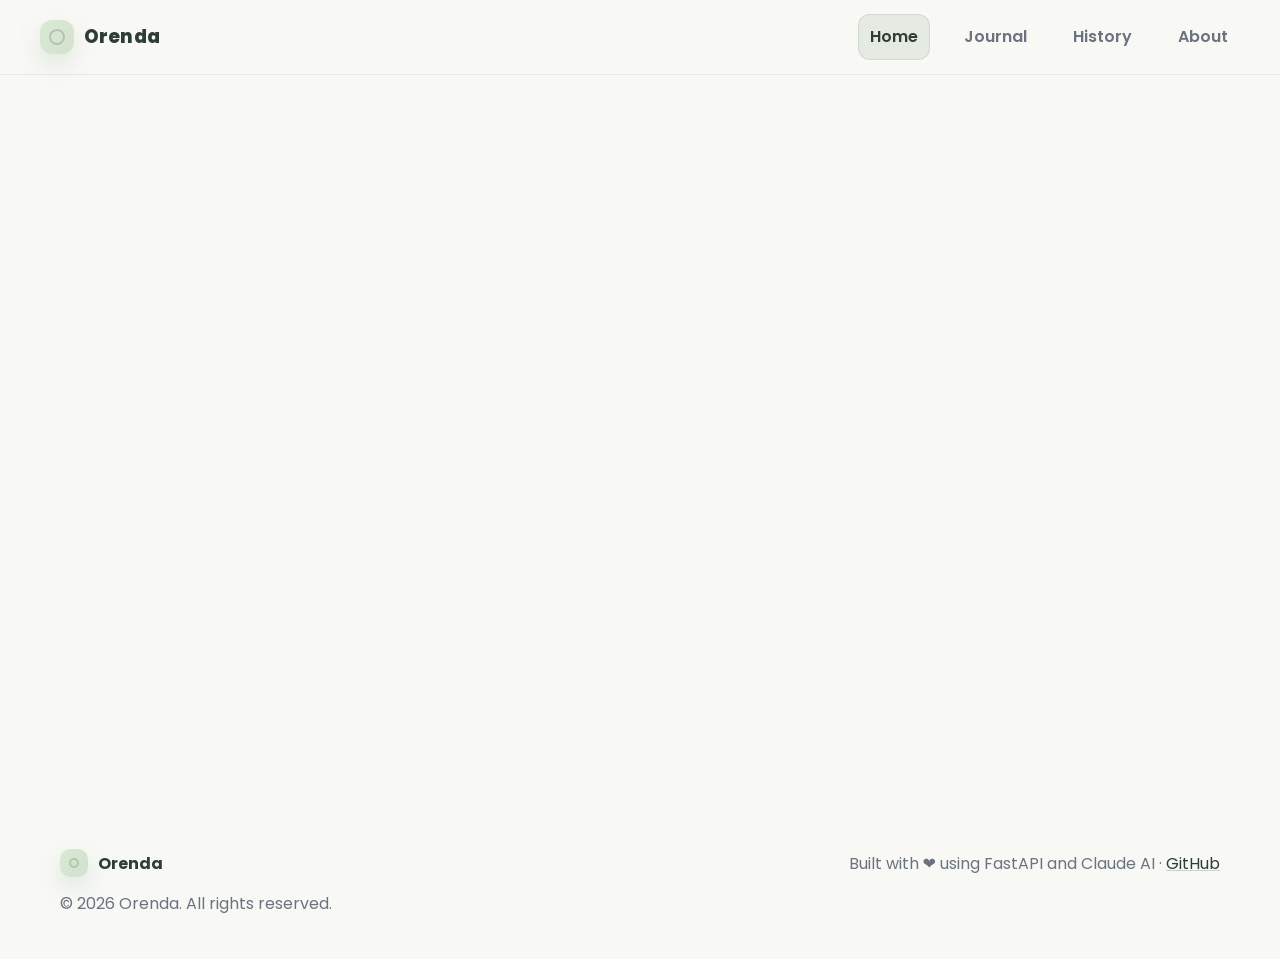
==== frontend/index.html @ b7d1311d "first push" ====
<!doctype html>
<html lang="en">
<head>
  <meta charset="utf-8" />
  <meta name="viewport" content="width=device-width, initial-scale=1" />
  <meta name="description" content="Orenda — Your thoughts, gently understood." />
  <title>Orenda — AI Journaling</title>

  <link rel="preconnect" href="https://fonts.googleapis.com">
  <link rel="preconnect" href="https://fonts.gstatic.com" crossorigin>
  <link href="https://fonts.googleapis.com/css2?family=Poppins:wght@300;400;500;600;700;800&display=swap" rel="stylesheet">

  <link rel="stylesheet" href="./style.css" />
</head>
<body>
  <header class="navbar" role="banner">
    <div class="container nav-inner">
      <a class="logo" href="./index.html" aria-label="Orenda Home">
        <span class="logo-mark" aria-hidden="true"></span>
        <span style="font-size:1.15rem">Orenda</span>
      </a>

      <nav class="nav-links" aria-label="Primary navigation">
        <a class="nav-link" href="./index.html" aria-current="page">Home</a>
        <a class="nav-link" href="./journal.html">Journal</a>
        <a class="nav-link" href="./history.html">History</a>
        <a class="nav-link" href="./about.html">About</a>
      </nav>

      <button class="hamburger" type="button" aria-label="Open menu" aria-expanded="false" aria-controls="mobilePanel">
        <svg width="20" height="20" viewBox="0 0 24 24" fill="none" xmlns="http://www.w3.org/2000/svg" aria-hidden="true">
          <path d="M4 7H20" stroke="currentColor" stroke-width="2" stroke-linecap="round"/>
          <path d="M4 12H20" stroke="currentColor" stroke-width="2" stroke-linecap="round"/>
          <path d="M4 17H20" stroke="currentColor" stroke-width="2" stroke-linecap="round"/>
        </svg>
      </button>
    </div>

    <div class="container mobile-panel" id="mobilePanel" aria-label="Mobile navigation">
      <nav class="mobile-links" aria-label="Mobile primary navigation">
        <a class="nav-link" href="./index.html" aria-current="page">Home</a>
        <a class="nav-link" href="./journal.html">Journal</a>
        <a class="nav-link" href="./history.html">History</a>
        <a class="nav-link" href="./about.html">About</a>
      </nav>
    </div>
  </header>

  <main class="page" role="main">
    <section class="hero">
      <div class="container hero-grid">
        <div>
          <h1 class="h1 reveal" style="margin-bottom:12px">Orenda</h1>
          <p class="p reveal" style="font-weight:600;color:var(--primary);margin-bottom:10px">Your thoughts, gently understood.</p>
          <p class="p reveal" style="font-size:1.02rem;max-width:56ch">
            Orenda is an AI-powered journaling companion that helps you reflect on your thoughts with kindness, clarity, and gentle guidance.
          </p>

          <div class="hero-actions reveal">
            <a class="btn" href="./journal.html" role="button" aria-label="Start journaling">Start Journaling</a>
            <a class="btn btn-ghost" href="./about.html" role="button" aria-label="Learn more">Learn More</a>
          </div>
        </div>

        <div class="illus reveal" aria-hidden="true">
          <div class="leaf"></div>
        </div>
      </div>
    </section>

    <section class="section">
      <div class="container">
        <div class="feature-grid">
          <article class="card card-pad card-hover reveal" aria-label="AI Reflection feature">
            <div style="font-size:1.3rem" aria-hidden="true">🌿</div>
            <h2 class="h2" style="font-size:1.2rem;margin-top:10px">AI Reflection</h2>
            <p class="p" style="margin-top:10px">Kind, structured reflections that help you understand what’s really beneath the words.</p>
          </article>

          <article class="card card-pad card-hover reveal" aria-label="Private Journal feature">
            <div style="font-size:1.3rem" aria-hidden="true">📝</div>
            <h2 class="h2" style="font-size:1.2rem;margin-top:10px">Private Journal</h2>
            <p class="p" style="margin-top:10px">A calming space for honest writing—simple controls, thoughtful prompts, gentle pacing.</p>
          </article>

          <article class="card card-pad card-hover reveal" aria-label="Daily Growth feature">
            <div style="font-size:1.3rem" aria-hidden="true">🌸</div>
            <h2 class="h2" style="font-size:1.2rem;margin-top:10px">Daily Growth</h2>
            <p class="p" style="margin-top:10px">Small steps toward clarity—habits that feel supportive, not demanding.</p>
          </article>
        </div>
      </div>
    </section>

    <footer class="footer" role="contentinfo">
      <div class="container footer-grid">
        <div style="display:flex;align-items:center;gap:10px">
          <span class="logo-mark" aria-hidden="true" style="width:28px;height:28px;border-radius:10px"></span>
          <strong style="color:var(--text)">Orenda</strong>
        </div>
        <div>
          <span>Built with ❤️ using FastAPI and Claude AI</span>
          <span aria-hidden="true"> · </span>
          <a href="#" aria-label="GitHub link placeholder">GitHub</a>
        </div>
      </div>
      <div class="container" style="margin-top:14px">© <span id="year"></span> Orenda. All rights reserved.</div>
    </footer>
  </main>

  <script>
    // Small footer year helper (kept inline to avoid extra complexity across pages)
    document.getElementById('year').textContent = new Date().getFullYear();
  </script>
  <script src="./script.js" defer></script>
</body>
</html>
---- frontend/style.css ----
:root{
  --bg:#F8F9F5;
  --primary:#6E8B74;
  --secondary:#A7C4A0;
  --accent:#D8E9D3;
  --card:#FFFFFF;
  --text:#2F3E34;
  --muted:#6B7280;
  --btn:#6E8B74;
  --btnHover:#58715D;

  --radius:16px;
  --shadow:0 10px 30px rgba(47,62,52,.08);
  --shadow2:0 6px 18px rgba(47,62,52,.10);
  --border:rgba(47,62,52,.10);

  --max:1200px;

  --focus: 0 0 0 4px rgba(110,139,116,.25);
}

*{box-sizing:border-box}
html{scroll-behavior:smooth}
body{
  margin:0;
  background:var(--bg);
  color:var(--text);
  font-family:"Poppins", system-ui, -apple-system, Segoe UI, Roboto, Arial, sans-serif;
  line-height:1.6;
}

img{max-width:100%;display:block}
a{color:inherit;text-decoration:none}

.container{max-width:var(--max);margin:0 auto;padding:0 20px}

/* Typography */
.h1{
  font-size:clamp(2rem, 4vw, 3.2rem);
  letter-spacing:-.02em;
  line-height:1.1;
  margin:0;
}
.h2{
  font-size:clamp(1.5rem, 2.6vw, 2.1rem);
  letter-spacing:-.02em;
  margin:0;
}

.p{margin:0;color:var(--muted)}

/* Navbar */
.navbar{
  position:sticky;top:0;z-index:50;
  backdrop-filter:saturate(140%) blur(10px);
  background:rgba(248,249,245,.75);
  border-bottom:1px solid rgba(47,62,52,.08);
}
.nav-inner{
  display:flex;align-items:center;justify-content:space-between;
  padding:14px 0;
}
.logo{
  display:flex;align-items:center;gap:10px;
  font-weight:800;letter-spacing:.01em;
}
.logo-mark{
  width:34px;height:34px;border-radius:12px;
  background:linear-gradient(135deg, var(--accent), rgba(167,196,160,.45));
  box-shadow:0 10px 24px rgba(110,139,116,.18);
  position:relative;
}
.logo-mark::after{
  content:"";
  position:absolute;inset:9px;
  border-radius:10px;
  border:2px solid rgba(110,139,116,.35);
}
.nav-links{display:flex;gap:22px;align-items:center}
.nav-link{
  padding:10px 12px;border-radius:12px;
  color:var(--muted);
  font-weight:600;
  transition:background .2s ease, color .2s ease, transform .2s ease;
}
.nav-link:hover{background:rgba(110,139,116,.10);color:var(--text);transform:translateY(-1px)}
.nav-link[aria-current="page"]{
  background:rgba(110,139,116,.14);
  color:var(--text);
  box-shadow:inset 0 0 0 1px rgba(110,139,116,.18);
}

.hamburger{
  display:none;
  width:44px;height:44px;border-radius:14px;
  border:1px solid rgba(47,62,52,.10);
  background:rgba(255,255,255,.65);
  align-items:center;justify-content:center;
}
.hamburger:focus-visible{outline:none;box-shadow:var(--focus)}

.hamburger svg{opacity:.85}

.mobile-panel{
  display:none;
  padding:10px 0 18px;
}
.mobile-links{display:flex;flex-direction:column;gap:10px}
.mobile-links .nav-link{width:100%}

/* Buttons */
.btn{
  display:inline-flex;align-items:center;justify-content:center;
  gap:10px;
  border:none;
  background:var(--btn);
  color:white;
  padding:12px 18px;
  border-radius:14px;
  font-weight:700;
  cursor:pointer;
  box-shadow:0 10px 22px rgba(110,139,116,.22);
  transition:transform .18s ease, background .18s ease, box-shadow .18s ease, opacity .18s ease;
  will-change:transform;
}
.btn:hover{background:var(--btnHover);transform:translateY(-2px);box-shadow:0 14px 26px rgba(110,139,116,.24)}
.btn:active{transform:translateY(-1px)}
.btn:focus-visible{outline:none;box-shadow:var(--focus)}

.btn-ghost{
  background:rgba(255,255,255,.65);
  color:var(--text);
  border:1px solid rgba(47,62,52,.12);
  box-shadow:none;
}
.btn-ghost:hover{background:rgba(110,139,116,.10);border-color:rgba(110,139,116,.18);box-shadow:none}

.btn-sm{
  padding:10px 14px;
  border-radius:12px;
  font-weight:700;
  font-size:.95rem;
}

/* Cards */
.card{
  background:var(--card);
  border-radius:var(--radius);
  box-shadow:var(--shadow);
  border:1px solid rgba(47,62,52,.06);
}

.card-pad{padding:22px}

.feature-grid{display:grid;grid-template-columns:repeat(3,1fr);gap:18px}

/* Hero */
.hero{
  padding:54px 0 22px;
}
.hero-grid{display:grid;grid-template-columns:1.1fr .9fr;gap:22px;align-items:center}
.hero-actions{display:flex;gap:12px;flex-wrap:wrap;margin-top:22px}

.illus{
  height:390px;
  border-radius:24px;
  background:
    radial-gradient(1200px 500px at 20% 20%, rgba(216,233,211,.9), transparent 52%),
    radial-gradient(900px 420px at 80% 30%, rgba(167,196,160,.55), transparent 50%),
    linear-gradient(135deg, rgba(255,255,255,.7), rgba(255,255,255,.35));
  border:1px solid rgba(47,62,52,.08);
  box-shadow:var(--shadow2);
  position:relative;
  overflow:hidden;
}
.illus::before{
  content:"";
  position:absolute;inset:-40px;
  background:
    radial-gradient(circle at 25% 30%, rgba(110,139,116,.35), transparent 35%),
    radial-gradient(circle at 70% 60%, rgba(167,196,160,.35), transparent 40%),
    radial-gradient(circle at 60% 25%, rgba(216,233,211,.55), transparent 35%);
  filter:saturate(110%);
}
.leaf{
  position:absolute;
  width:160px;height:160px;border-radius:60px 60px 70px 70px;
  border:2px solid rgba(110,139,116,.22);
  background:linear-gradient(180deg, rgba(216,233,211,.75), rgba(167,196,160,.25));
  transform:rotate(-18deg);
  right:26px;bottom:48px;
  box-shadow:0 18px 30px rgba(110,139,116,.12);
}
.leaf::after{
  content:"";position:absolute;inset:28px 54px 28px 54px;
  border-left:2px solid rgba(110,139,116,.25);
  border-radius:999px;
  opacity:.9;
}

/* Sections */
.section{padding:34px 0}
.page-title{display:flex;align-items:flex-end;justify-content:space-between;gap:14px;margin-bottom:18px}

/* Forms */
.mood-row{display:flex;flex-wrap:wrap;gap:10px}
.mood-btn{
  flex:0 0 auto;
  border-radius:14px;
  border:1px solid rgba(47,62,52,.12);
  background:rgba(255,255,255,.7);
  padding:10px 14px;
  cursor:pointer;
  transition:transform .18s ease, background .18s ease, border-color .18s ease;
  display:flex;align-items:center;gap:10px;
  font-weight:700;
  color:var(--text);
}
.mood-btn:hover{transform:translateY(-2px);border-color:rgba(110,139,116,.25);background:rgba(110,139,116,.08)}
.mood-btn:focus-visible{outline:none;box-shadow:var(--focus)}
.mood-btn[aria-pressed="true"]{
  background:rgba(110,139,116,.14);
  border-color:rgba(110,139,116,.35);
}

.label{font-weight:800;margin:0 0 10px}

.textarea{
  width:100%;
  border-radius:16px;
  padding:14px 14px;
  border:1px solid rgba(47,62,52,.12);
  background:rgba(255,255,255,.75);
  font-family:inherit;
  color:var(--text);
  min-height:350px;
  resize:vertical;
  box-shadow:none;
}
.textarea:focus-visible{outline:none;box-shadow:var(--focus)}

.counter-row{display:flex;justify-content:space-between;gap:12px;flex-wrap:wrap;margin-top:10px;color:var(--muted);font-size:.95rem}

.hr-soft{height:1px;background:rgba(47,62,52,.08);border:none;margin:18px 0}

/* Prompt */
.prompt-box{padding:16px 18px; display:flex; gap:12px; align-items:flex-start}
.prompt-emoji{font-size:1.15rem; margin-top:2px}

/* Reflection */
.hidden{display:none}
.fade-expand{
  overflow:hidden;
  animation:panelIn .45s ease both;
  transform-origin:top;
}
@keyframes panelIn{
  from{opacity:0;transform:translateY(10px) scale(.99);max-height:0}
  to{opacity:1;transform:translateY(0) scale(1);max-height:2000px}
}

.reflection-grid{display:grid;grid-template-columns:repeat(2,1fr);gap:16px}

.chips{display:flex;gap:8px;flex-wrap:wrap;margin-top:10px}
.chip{
  padding:7px 10px;border-radius:999px;
  border:1px solid rgba(47,62,52,.12);
  background:rgba(167,196,160,.15);
  font-weight:700;
  color:var(--text);
}

ol.q{
  padding-left:18px;
  margin:10px 0 0;
  color:var(--muted);
}

/* History */
.topbar{display:flex;gap:12px;align-items:center;flex-wrap:wrap;margin-bottom:18px}
.input{
  width:min(420px, 100%);
  padding:12px 14px;
  border-radius:14px;
  border:1px solid rgba(47,62,52,.12);
  background:rgba(255,255,255,.75);
  font-family:inherit;
}
.input:focus-visible{outline:none;box-shadow:var(--focus)}
.select{
  padding:12px 14px;
  border-radius:14px;
  border:1px solid rgba(47,62,52,.12);
  background:rgba(255,255,255,.75);
  font-family:inherit;
}

.history-grid{display:grid;grid-template-columns:repeat(3,1fr);gap:16px}

/* Animations */
.reveal{opacity:0;transform:translateY(14px);transition:opacity .6s ease, transform .6s ease}
.reveal.is-visible{opacity:1;transform:translateY(0)}

.card-hover{
  transition:transform .18s ease, box-shadow .18s ease, border-color .18s ease;
}
.card-hover:hover{transform:translateY(-4px);box-shadow:0 18px 40px rgba(47,62,52,.12);border-color:rgba(110,139,116,.22)}

/* Footer */
.footer{padding:34px 0 42px;color:var(--muted)}
.footer-grid{display:flex;align-items:center;justify-content:space-between;gap:14px;flex-wrap:wrap}
.footer a{color:var(--text);text-decoration:underline;text-decoration-color:rgba(110,139,116,.35)}

/* Page transitions (gentle) */
.page{min-height:60vh}

/* Responsive */
@media (max-width: 980px){
  .hero-grid{grid-template-columns:1fr;}
  .illus{height:300px}
  .feature-grid{grid-template-columns:1fr;}
  .reflection-grid{grid-template-columns:1fr;}
  .history-grid{grid-template-columns:1fr;}
  .nav-links{display:none}
  .hamburger{display:flex}
  .mobile-panel.is-open{display:block}
}

/* Reduced motion */
@media (prefers-reduced-motion: reduce){
  html{scroll-behavior:auto}
  .reveal{transition:none}
  .fade-expand{animation:none}
  .btn, .card-hover, .mood-btn, .nav-link{transition:none}
}
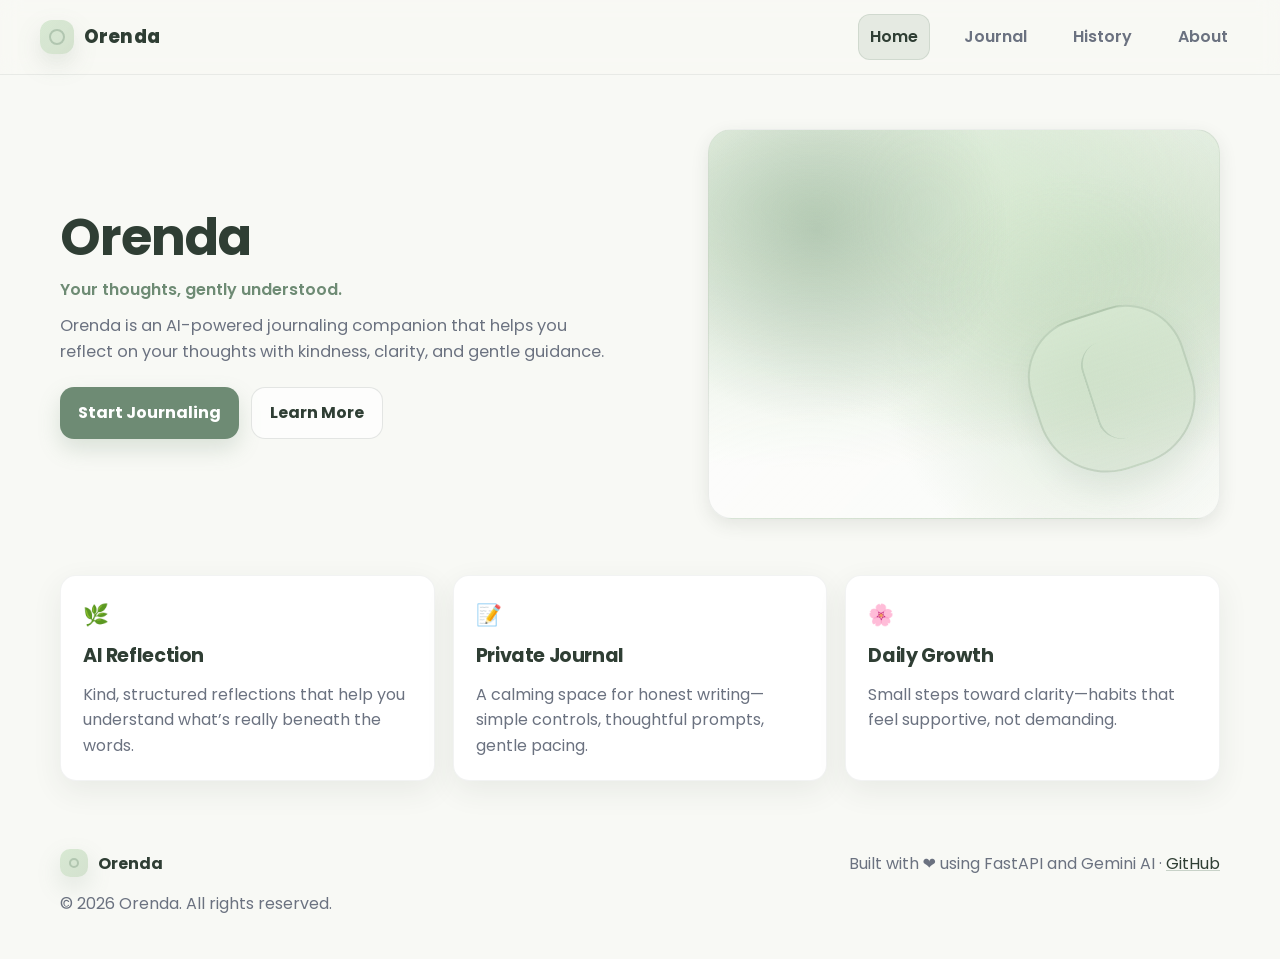
==== commit 7205a70b: "added db" ====
--- a/frontend/index.html
+++ b/frontend/index.html
@@ -99,7 +99,7 @@
           <strong style="color:var(--text)">Orenda</strong>
         </div>
         <div>
-          <span>Built with ❤️ using FastAPI and Claude AI</span>
+          <span>Built with ❤️ using FastAPI and Gemini AI</span>
           <span aria-hidden="true"> · </span>
           <a href="#" aria-label="GitHub link placeholder">GitHub</a>
         </div>
--- a/frontend/style.css
+++ b/frontend/style.css
@@ -298,7 +298,7 @@
 .history-grid{display:grid;grid-template-columns:repeat(3,1fr);gap:16px}
 
 /* Animations */
-.reveal{opacity:0;transform:translateY(14px);transition:opacity .6s ease, transform .6s ease}
+.reveal{opacity:1;transform:translateY(0);transition:opacity .6s ease, transform .6s ease}
 .reveal.is-visible{opacity:1;transform:translateY(0)}
 
 .card-hover{
